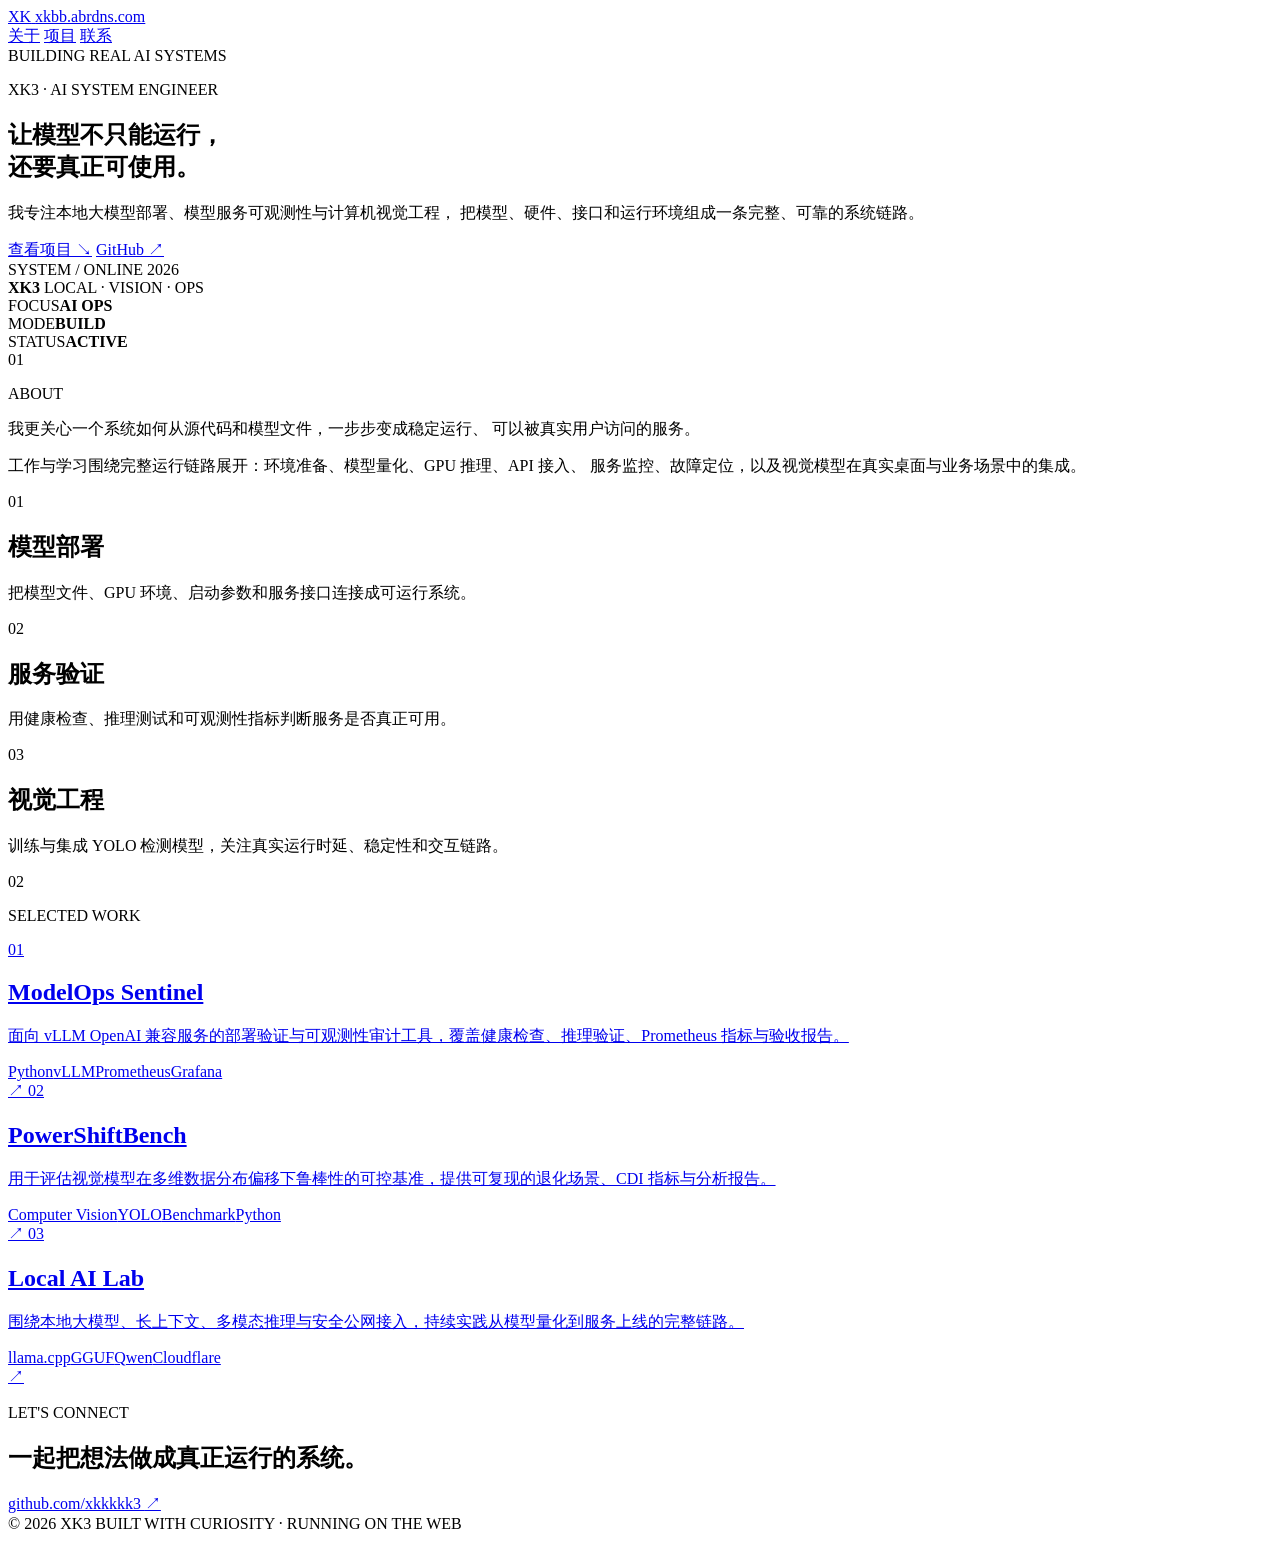
==== index.html @ 14c7f9f5 "Publish XK3 personal homepage" ====
<!doctype html>
<html lang="zh-CN">
  <head>
    <meta charset="UTF-8" />
    <meta name="viewport" content="width=device-width, initial-scale=1.0" />
    <meta name="description" content="XK3 的个人主页：本地大模型部署、模型服务可观测性与计算机视觉工程。" />
    <meta name="theme-color" content="#080c0d" />
    <title>XK3 — AI 系统工程师</title>
    <link rel="icon" href="favicon.svg" type="image/svg+xml" />
    <link rel="stylesheet" href="styles.css" />
  </head>
  <body>
    <main>
      <div class="ambient ambient-one" aria-hidden="true"></div>
      <div class="ambient ambient-two" aria-hidden="true"></div>

      <header class="site-header">
        <a class="brand" href="#top" aria-label="返回顶部">
          <span class="brand-mark">XK</span>
          <span class="brand-domain">xkbb.abrdns.com</span>
        </a>
        <nav aria-label="主导航">
          <a href="#about">关于</a>
          <a href="#projects">项目</a>
          <a href="#contact">联系</a>
        </nav>
      </header>

      <section class="hero" id="top">
        <div class="hero-copy">
          <div class="status-line">
            <span class="status-dot"></span>
            <span>BUILDING REAL AI SYSTEMS</span>
          </div>
          <p class="eyebrow">XK3 · AI SYSTEM ENGINEER</p>
          <h1>
            让模型不只<span>能运行</span>，
            <br />
            还要真正<span>可使用</span>。
          </h1>
          <p class="hero-intro">
            我专注本地大模型部署、模型服务可观测性与计算机视觉工程，
            把模型、硬件、接口和运行环境组成一条完整、可靠的系统链路。
          </p>
          <div class="hero-actions">
            <a class="primary-action" href="#projects">查看项目 <span aria-hidden="true">↘</span></a>
            <a class="text-action" href="https://github.com/xkkkkk3" target="_blank" rel="noreferrer">
              GitHub <span aria-hidden="true">↗</span>
            </a>
          </div>
        </div>

        <div class="hero-system" aria-label="技术方向概览">
          <div class="system-topline">
            <span>SYSTEM / ONLINE</span>
            <span>2026</span>
          </div>
          <div class="core-visual">
            <div class="core-ring ring-one"></div>
            <div class="core-ring ring-two"></div>
            <div class="core-ring ring-three"></div>
            <div class="core-label">
              <strong>XK3</strong>
              <span>LOCAL · VISION · OPS</span>
            </div>
          </div>
          <div class="system-stats">
            <div><span>FOCUS</span><strong>AI OPS</strong></div>
            <div><span>MODE</span><strong>BUILD</strong></div>
            <div><span>STATUS</span><strong>ACTIVE</strong></div>
          </div>
        </div>
      </section>

      <section class="section about" id="about">
        <div class="section-label"><span>01</span><p>ABOUT</p></div>
        <div class="about-content">
          <p class="about-lead">
            我更关心一个系统如何从<span>源代码和模型文件</span>，一步步变成稳定运行、
            可以被真实用户访问的服务。
          </p>
          <p class="about-detail">
            工作与学习围绕完整运行链路展开：环境准备、模型量化、GPU 推理、API 接入、
            服务监控、故障定位，以及视觉模型在真实桌面与业务场景中的集成。
          </p>
          <div class="capability-list">
            <article>
              <span>01</span>
              <div><h2>模型部署</h2><p>把模型文件、GPU 环境、启动参数和服务接口连接成可运行系统。</p></div>
            </article>
            <article>
              <span>02</span>
              <div><h2>服务验证</h2><p>用健康检查、推理测试和可观测性指标判断服务是否真正可用。</p></div>
            </article>
            <article>
              <span>03</span>
              <div><h2>视觉工程</h2><p>训练与集成 YOLO 检测模型，关注真实运行时延、稳定性和交互链路。</p></div>
            </article>
          </div>
        </div>
      </section>

      <section class="section projects" id="projects">
        <div class="section-label"><span>02</span><p>SELECTED WORK</p></div>
        <div class="project-list">
          <a class="project-card" href="https://github.com/xkkkkk3/modelops-sentinel" target="_blank" rel="noreferrer">
            <span class="project-index">01</span>
            <div class="project-main">
              <h2>ModelOps Sentinel</h2>
              <p>面向 vLLM OpenAI 兼容服务的部署验证与可观测性审计工具，覆盖健康检查、推理验证、Prometheus 指标与验收报告。</p>
              <div class="tag-row"><span>Python</span><span>vLLM</span><span>Prometheus</span><span>Grafana</span></div>
            </div>
            <span class="project-arrow" aria-hidden="true">↗</span>
          </a>
          <a class="project-card" href="https://github.com/xkkkkk3/power-shift-bench" target="_blank" rel="noreferrer">
            <span class="project-index">02</span>
            <div class="project-main">
              <h2>PowerShiftBench</h2>
              <p>用于评估视觉模型在多维数据分布偏移下鲁棒性的可控基准，提供可复现的退化场景、CDI 指标与分析报告。</p>
              <div class="tag-row"><span>Computer Vision</span><span>YOLO</span><span>Benchmark</span><span>Python</span></div>
            </div>
            <span class="project-arrow" aria-hidden="true">↗</span>
          </a>
          <a class="project-card" href="https://github.com/xkkkkk3" target="_blank" rel="noreferrer">
            <span class="project-index">03</span>
            <div class="project-main">
              <h2>Local AI Lab</h2>
              <p>围绕本地大模型、长上下文、多模态推理与安全公网接入，持续实践从模型量化到服务上线的完整链路。</p>
              <div class="tag-row"><span>llama.cpp</span><span>GGUF</span><span>Qwen</span><span>Cloudflare</span></div>
            </div>
            <span class="project-arrow" aria-hidden="true">↗</span>
          </a>
        </div>
      </section>

      <section class="contact" id="contact">
        <div>
          <p class="eyebrow">LET'S CONNECT</p>
          <h2>一起把想法做成真正运行的系统。</h2>
        </div>
        <div class="contact-links">
          <a href="https://github.com/xkkkkk3" target="_blank" rel="noreferrer">
            github.com/xkkkkk3 <span aria-hidden="true">↗</span>
          </a>
        </div>
      </section>

      <footer>
        <span>© 2026 XK3</span>
        <span>BUILT WITH CURIOSITY · RUNNING ON THE WEB</span>
      </footer>
    </main>
  </body>
</html>
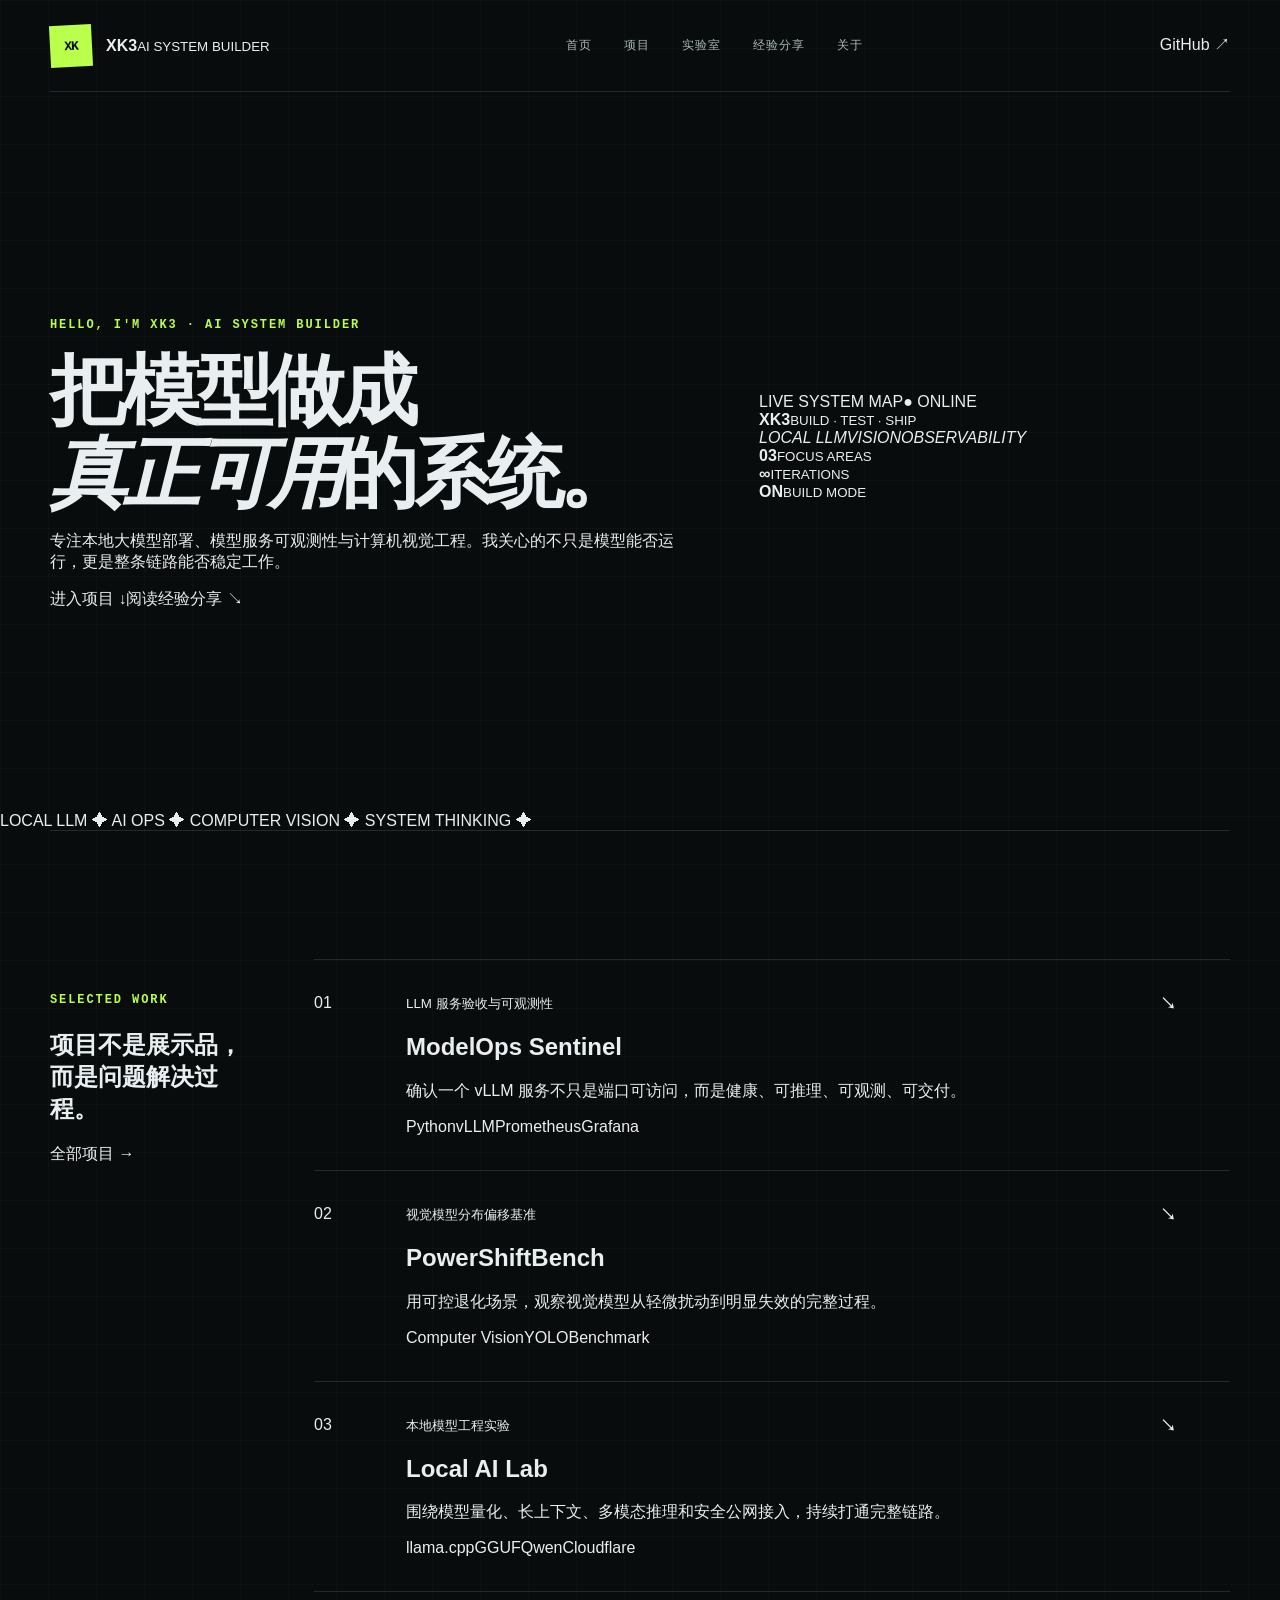
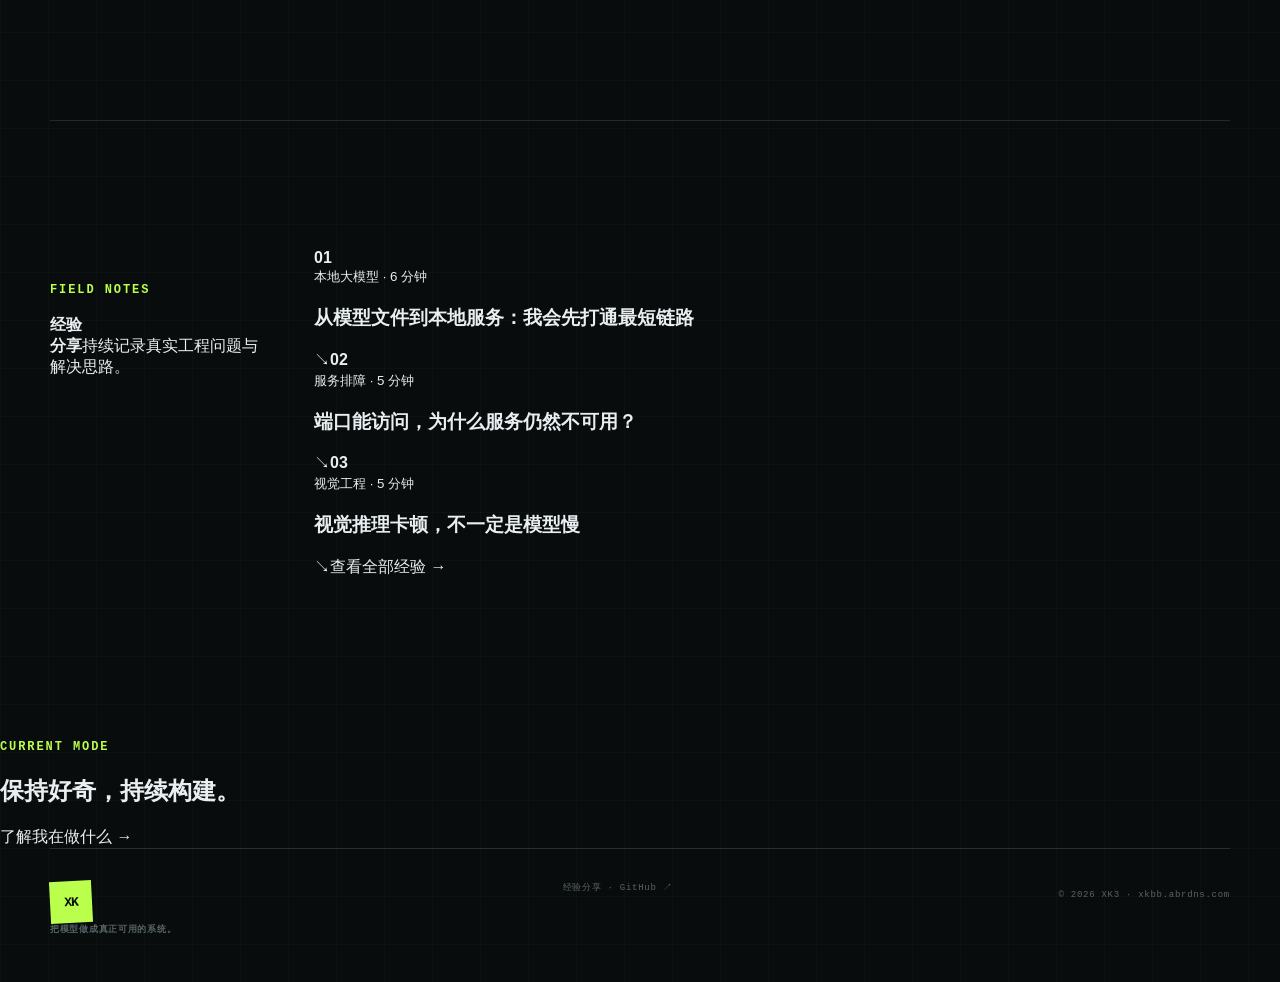
==== commit 419a46f8: "Redesign homepage with bright multi-page navigation" ====
--- a/index.html
+++ b/index.html
@@ -1,154 +1,6 @@
-<!doctype html>
-<html lang="zh-CN">
-  <head>
-    <meta charset="UTF-8" />
-    <meta name="viewport" content="width=device-width, initial-scale=1.0" />
-    <meta name="description" content="XK3 的个人主页：本地大模型部署、模型服务可观测性与计算机视觉工程。" />
-    <meta name="theme-color" content="#080c0d" />
-    <title>XK3 — AI 系统工程师</title>
-    <link rel="icon" href="favicon.svg" type="image/svg+xml" />
-    <link rel="stylesheet" href="styles.css" />
-  </head>
-  <body>
-    <main>
-      <div class="ambient ambient-one" aria-hidden="true"></div>
-      <div class="ambient ambient-two" aria-hidden="true"></div>
-
-      <header class="site-header">
-        <a class="brand" href="#top" aria-label="返回顶部">
-          <span class="brand-mark">XK</span>
-          <span class="brand-domain">xkbb.abrdns.com</span>
-        </a>
-        <nav aria-label="主导航">
-          <a href="#about">关于</a>
-          <a href="#projects">项目</a>
-          <a href="#contact">联系</a>
-        </nav>
-      </header>
-
-      <section class="hero" id="top">
-        <div class="hero-copy">
-          <div class="status-line">
-            <span class="status-dot"></span>
-            <span>BUILDING REAL AI SYSTEMS</span>
-          </div>
-          <p class="eyebrow">XK3 · AI SYSTEM ENGINEER</p>
-          <h1>
-            让模型不只<span>能运行</span>，
-            <br />
-            还要真正<span>可使用</span>。
-          </h1>
-          <p class="hero-intro">
-            我专注本地大模型部署、模型服务可观测性与计算机视觉工程，
-            把模型、硬件、接口和运行环境组成一条完整、可靠的系统链路。
-          </p>
-          <div class="hero-actions">
-            <a class="primary-action" href="#projects">查看项目 <span aria-hidden="true">↘</span></a>
-            <a class="text-action" href="https://github.com/xkkkkk3" target="_blank" rel="noreferrer">
-              GitHub <span aria-hidden="true">↗</span>
-            </a>
-          </div>
-        </div>
-
-        <div class="hero-system" aria-label="技术方向概览">
-          <div class="system-topline">
-            <span>SYSTEM / ONLINE</span>
-            <span>2026</span>
-          </div>
-          <div class="core-visual">
-            <div class="core-ring ring-one"></div>
-            <div class="core-ring ring-two"></div>
-            <div class="core-ring ring-three"></div>
-            <div class="core-label">
-              <strong>XK3</strong>
-              <span>LOCAL · VISION · OPS</span>
-            </div>
-          </div>
-          <div class="system-stats">
-            <div><span>FOCUS</span><strong>AI OPS</strong></div>
-            <div><span>MODE</span><strong>BUILD</strong></div>
-            <div><span>STATUS</span><strong>ACTIVE</strong></div>
-          </div>
-        </div>
-      </section>
-
-      <section class="section about" id="about">
-        <div class="section-label"><span>01</span><p>ABOUT</p></div>
-        <div class="about-content">
-          <p class="about-lead">
-            我更关心一个系统如何从<span>源代码和模型文件</span>，一步步变成稳定运行、
-            可以被真实用户访问的服务。
-          </p>
-          <p class="about-detail">
-            工作与学习围绕完整运行链路展开：环境准备、模型量化、GPU 推理、API 接入、
-            服务监控、故障定位，以及视觉模型在真实桌面与业务场景中的集成。
-          </p>
-          <div class="capability-list">
-            <article>
-              <span>01</span>
-              <div><h2>模型部署</h2><p>把模型文件、GPU 环境、启动参数和服务接口连接成可运行系统。</p></div>
-            </article>
-            <article>
-              <span>02</span>
-              <div><h2>服务验证</h2><p>用健康检查、推理测试和可观测性指标判断服务是否真正可用。</p></div>
-            </article>
-            <article>
-              <span>03</span>
-              <div><h2>视觉工程</h2><p>训练与集成 YOLO 检测模型，关注真实运行时延、稳定性和交互链路。</p></div>
-            </article>
-          </div>
-        </div>
-      </section>
-
-      <section class="section projects" id="projects">
-        <div class="section-label"><span>02</span><p>SELECTED WORK</p></div>
-        <div class="project-list">
-          <a class="project-card" href="https://github.com/xkkkkk3/modelops-sentinel" target="_blank" rel="noreferrer">
-            <span class="project-index">01</span>
-            <div class="project-main">
-              <h2>ModelOps Sentinel</h2>
-              <p>面向 vLLM OpenAI 兼容服务的部署验证与可观测性审计工具，覆盖健康检查、推理验证、Prometheus 指标与验收报告。</p>
-              <div class="tag-row"><span>Python</span><span>vLLM</span><span>Prometheus</span><span>Grafana</span></div>
-            </div>
-            <span class="project-arrow" aria-hidden="true">↗</span>
-          </a>
-          <a class="project-card" href="https://github.com/xkkkkk3/power-shift-bench" target="_blank" rel="noreferrer">
-            <span class="project-index">02</span>
-            <div class="project-main">
-              <h2>PowerShiftBench</h2>
-              <p>用于评估视觉模型在多维数据分布偏移下鲁棒性的可控基准，提供可复现的退化场景、CDI 指标与分析报告。</p>
-              <div class="tag-row"><span>Computer Vision</span><span>YOLO</span><span>Benchmark</span><span>Python</span></div>
-            </div>
-            <span class="project-arrow" aria-hidden="true">↗</span>
-          </a>
-          <a class="project-card" href="https://github.com/xkkkkk3" target="_blank" rel="noreferrer">
-            <span class="project-index">03</span>
-            <div class="project-main">
-              <h2>Local AI Lab</h2>
-              <p>围绕本地大模型、长上下文、多模态推理与安全公网接入，持续实践从模型量化到服务上线的完整链路。</p>
-              <div class="tag-row"><span>llama.cpp</span><span>GGUF</span><span>Qwen</span><span>Cloudflare</span></div>
-            </div>
-            <span class="project-arrow" aria-hidden="true">↗</span>
-          </a>
-        </div>
-      </section>
-
-      <section class="contact" id="contact">
-        <div>
-          <p class="eyebrow">LET'S CONNECT</p>
-          <h2>一起把想法做成真正运行的系统。</h2>
-        </div>
-        <div class="contact-links">
-          <a href="https://github.com/xkkkkk3" target="_blank" rel="noreferrer">
-            github.com/xkkkkk3 <span aria-hidden="true">↗</span>
-          </a>
-        </div>
-      </section>
-
-      <footer>
-        <span>© 2026 XK3</span>
-        <span>BUILT WITH CURIOSITY · RUNNING ON THE WEB</span>
-      </footer>
-    </main>
-  </body>
-</html>
+<!doctype html><html lang="zh-CN"><head><meta charset="UTF-8"><meta name="viewport" content="width=device-width,initial-scale=1"><meta name="description" content="XK3 的个人主页：本地大模型、模型服务可观测性、计算机视觉与工程经验分享。"><meta name="theme-color" content="#f7f7ef"><title>把模型做成真正可用的系统 · XK3</title><link rel="icon" href="favicon.svg"><link rel="stylesheet" href="styles.css"></head><body><main><div class="blob one"></div><div class="blob two"></div><header class="site-header"><a class="brand" href="index.html"><span class="brand-mark">XK</span><span><b>XK3</b><small>AI SYSTEM BUILDER</small></span></a><nav><a href="index.html">首页</a><a href="projects.html">项目</a><a href="lab.html">实验室</a><a href="experience.html">经验分享</a><a href="about.html">关于</a></nav><a class="github" href="https://github.com/xkkkkk3" target="_blank" rel="noreferrer">GitHub ↗</a></header>
+<section class="hero"><div><p class="eyebrow">HELLO, I'M XK3 · AI SYSTEM BUILDER</p><h1>把模型做成<br><em>真正可用</em>的系统。</h1><p class="lead">专注本地大模型部署、模型服务可观测性与计算机视觉工程。我关心的不只是模型能否运行，更是整条链路能否稳定工作。</p><div class="actions"><a class="button primary" href="projects.html">进入项目 ↓</a><a class="button secondary" href="experience.html">阅读经验分享 ↘</a></div></div><div class="system-board"><div class="board-top"><span>LIVE SYSTEM MAP</span><span>● ONLINE</span></div><div class="orbit"><div class="circle a"></div><div class="circle b"></div><div class="core"><strong>XK3</strong><small>BUILD · TEST · SHIP</small></div><i class="lab la">LOCAL LLM</i><i class="lab lb">VISION</i><i class="lab lc">OBSERVABILITY</i></div><div class="stats"><div><b>03</b><small>FOCUS AREAS</small></div><div><b>∞</b><small>ITERATIONS</small></div><div><b>ON</b><small>BUILD MODE</small></div></div></div></section>
+<section class="ticker">LOCAL LLM <span>✦</span> AI OPS <span>✦</span> COMPUTER VISION <span>✦</span> SYSTEM THINKING <span>✦</span></section>
+<section class="section"><div class="section-head"><div><p class="eyebrow">SELECTED WORK</p><h2>项目不是展示品，<br>而是问题解决过程。</h2></div><a href="projects.html">全部项目 →</a></div><div class="grid projects"><a class="project-card orange" href="project-modelops.html"><span class="number">01</span><div class="project-copy"><small>LLM 服务验收与可观测性</small><h2>ModelOps Sentinel</h2><p>确认一个 vLLM 服务不只是端口可访问，而是健康、可推理、可观测、可交付。</p><div class="tags"><span>Python</span><span>vLLM</span><span>Prometheus</span><span>Grafana</span></div></div><b class="arrow">↘</b></a><a class="project-card cyan" href="project-powershift.html"><span class="number">02</span><div class="project-copy"><small>视觉模型分布偏移基准</small><h2>PowerShiftBench</h2><p>用可控退化场景，观察视觉模型从轻微扰动到明显失效的完整过程。</p><div class="tags"><span>Computer Vision</span><span>YOLO</span><span>Benchmark</span></div></div><b class="arrow">↘</b></a><a class="project-card purple" href="project-local-ai.html"><span class="number">03</span><div class="project-copy"><small>本地模型工程实验</small><h2>Local AI Lab</h2><p>围绕模型量化、长上下文、多模态推理和安全公网接入，持续打通完整链路。</p><div class="tags"><span>llama.cpp</span><span>GGUF</span><span>Qwen</span><span>Cloudflare</span></div></div><b class="arrow">↘</b></a></div></section>
+<section class="section notes-preview"><div class="poster"><p class="eyebrow">FIELD NOTES</p><strong>经验<br>分享</strong><span>持续记录真实工程问题与解决思路。</span></div><div class="note-list"><a href="experience-local-llm.html"><b>01</b><div><small>本地大模型 · 6 分钟</small><h3>从模型文件到本地服务：我会先打通最短链路</h3></div><span>↘</span></a><a href="experience-service.html"><b>02</b><div><small>服务排障 · 5 分钟</small><h3>端口能访问，为什么服务仍然不可用？</h3></div><span>↘</span></a><a href="experience-vision.html"><b>03</b><div><small>视觉工程 · 5 分钟</small><h3>视觉推理卡顿，不一定是模型慢</h3></div><span>↘</span></a><a class="more" href="experience.html">查看全部经验 →</a></div></section>
+<section class="cta"><p class="eyebrow">CURRENT MODE</p><h2>保持好奇，持续构建。</h2><a href="about.html">了解我在做什么 →</a></section><footer><div><span class="brand-mark small">XK</span><b>把模型做成真正可用的系统。</b></div><div><a href="experience.html">经验分享</a> · <a href="https://github.com/xkkkkk3" target="_blank" rel="noreferrer">GitHub ↗</a></div><p>© 2026 XK3 · xkbb.abrdns.com</p></footer></main></body></html>
--- a/styles.css
+++ b/styles.css
@@ -0,0 +1,344 @@
+:root {
+  --ink: #e9eef0;
+  --muted: #8b9699;
+  --line: rgba(226, 239, 240, 0.13);
+  --panel: rgba(17, 23, 24, 0.72);
+  --acid: #b9ff4b;
+  --cyan: #70f6df;
+  --background: #080c0d;
+  --foreground: #e9eef0;
+}
+
+* { box-sizing: border-box; }
+html { scroll-behavior: smooth; }
+
+body {
+  margin: 0;
+  background:
+    linear-gradient(rgba(255, 255, 255, 0.018) 1px, transparent 1px),
+    linear-gradient(90deg, rgba(255, 255, 255, 0.018) 1px, transparent 1px),
+    var(--background);
+  background-size: 48px 48px;
+  color: var(--foreground);
+  font-family: Inter, "SF Pro Display", "PingFang SC", "Microsoft YaHei", sans-serif;
+  min-width: 320px;
+}
+
+a { color: inherit; text-decoration: none; }
+::selection { background: var(--acid); color: #071008; }
+main { position: relative; overflow: hidden; }
+
+.ambient {
+  position: absolute;
+  pointer-events: none;
+  border-radius: 999px;
+  filter: blur(110px);
+  opacity: 0.14;
+}
+.ambient-one { width: 460px; height: 460px; right: -180px; top: 130px; background: var(--cyan); }
+.ambient-two { width: 400px; height: 400px; left: -250px; top: 980px; background: var(--acid); }
+
+.site-header, .hero, .section, .contact, footer {
+  width: min(1180px, calc(100% - 56px));
+  margin-inline: auto;
+}
+
+.site-header {
+  min-height: 92px;
+  display: flex;
+  align-items: center;
+  justify-content: space-between;
+  border-bottom: 1px solid var(--line);
+  position: relative;
+  z-index: 2;
+}
+
+.brand { display: inline-flex; align-items: center; gap: 14px; }
+.brand-mark {
+  display: grid;
+  place-items: center;
+  width: 42px;
+  height: 42px;
+  color: #091009;
+  background: var(--acid);
+  font: 800 13px/1 ui-monospace, monospace;
+  letter-spacing: -0.08em;
+  transform: rotate(-3deg);
+}
+
+.brand-domain, .site-header nav, .status-line, .system-topline,
+.system-stats, .section-label, footer {
+  font-family: ui-monospace, SFMono-Regular, Menlo, Consolas, monospace;
+  letter-spacing: 0.08em;
+}
+.brand-domain { font-size: 11px; color: var(--muted); }
+.site-header nav { display: flex; gap: 32px; font-size: 12px; color: #aeb8ba; }
+.site-header nav a { transition: color 180ms ease; }
+.site-header nav a:hover, .site-header nav a:focus-visible { color: var(--acid); }
+
+.hero {
+  min-height: 720px;
+  display: grid;
+  grid-template-columns: minmax(0, 1.15fr) minmax(360px, 0.85fr);
+  gap: 72px;
+  align-items: center;
+  padding: 86px 0 96px;
+}
+
+.status-line {
+  display: inline-flex;
+  align-items: center;
+  gap: 9px;
+  border: 1px solid var(--line);
+  padding: 8px 11px;
+  color: #a5b0b2;
+  font-size: 10px;
+}
+.status-dot {
+  width: 6px;
+  height: 6px;
+  border-radius: 50%;
+  background: var(--acid);
+  box-shadow: 0 0 13px var(--acid);
+  animation: pulse 2s ease-in-out infinite;
+}
+.eyebrow {
+  margin: 34px 0 16px;
+  color: var(--acid);
+  font: 700 12px/1.3 ui-monospace, SFMono-Regular, Menlo, monospace;
+  letter-spacing: 0.16em;
+}
+.hero h1 {
+  margin: 0;
+  font-size: clamp(48px, 6vw, 78px);
+  line-height: 1.08;
+  letter-spacing: -0.055em;
+  font-weight: 710;
+}
+.hero h1 span { color: transparent; -webkit-text-stroke: 1px rgba(185, 255, 75, 0.9); }
+.hero-intro {
+  max-width: 660px;
+  margin: 30px 0 0;
+  color: #9ba6a8;
+  font-size: 17px;
+  line-height: 1.9;
+}
+.hero-actions { display: flex; align-items: center; gap: 28px; margin-top: 38px; }
+.primary-action {
+  display: inline-flex;
+  align-items: center;
+  justify-content: space-between;
+  min-width: 174px;
+  padding: 15px 17px;
+  background: var(--acid);
+  color: #080d08;
+  font-weight: 750;
+  font-size: 14px;
+  transition: transform 180ms ease, box-shadow 180ms ease;
+}
+.primary-action:hover, .primary-action:focus-visible {
+  transform: translateY(-3px);
+  box-shadow: 0 12px 38px rgba(185, 255, 75, 0.16);
+}
+.text-action { color: #c8d0d2; font-size: 14px; border-bottom: 1px solid #5a6264; padding-bottom: 3px; }
+
+.hero-system {
+  position: relative;
+  padding: 20px;
+  border: 1px solid var(--line);
+  background: linear-gradient(145deg, rgba(25, 32, 33, 0.83), rgba(10, 15, 16, 0.68));
+  box-shadow: 0 30px 100px rgba(0, 0, 0, 0.28);
+}
+.hero-system::before, .hero-system::after {
+  content: "";
+  position: absolute;
+  width: 12px;
+  height: 12px;
+  border-color: var(--acid);
+}
+.hero-system::before { top: -1px; left: -1px; border-top: 1px solid; border-left: 1px solid; }
+.hero-system::after { bottom: -1px; right: -1px; border-bottom: 1px solid; border-right: 1px solid; }
+.system-topline { display: flex; justify-content: space-between; color: #7e898b; font-size: 9px; }
+.core-visual {
+  position: relative;
+  min-height: 350px;
+  display: grid;
+  place-items: center;
+  overflow: hidden;
+}
+.core-visual::before, .core-visual::after { content: ""; position: absolute; background: var(--line); }
+.core-visual::before { width: 100%; height: 1px; }
+.core-visual::after { width: 1px; height: 100%; }
+.core-ring { position: absolute; border-radius: 50%; border: 1px solid rgba(185, 255, 75, 0.25); }
+.ring-one { width: 264px; height: 264px; border-style: dashed; animation: spin 28s linear infinite; }
+.ring-two {
+  width: 205px;
+  height: 205px;
+  border-color: rgba(112, 246, 223, 0.25);
+  box-shadow: inset 0 0 38px rgba(112, 246, 223, 0.035);
+}
+.ring-three {
+  width: 145px;
+  height: 145px;
+  background: radial-gradient(circle, rgba(185, 255, 75, 0.10), transparent 67%);
+  border-color: rgba(185, 255, 75, 0.38);
+}
+.core-label { z-index: 1; text-align: center; display: grid; gap: 8px; }
+.core-label strong { font: 800 46px/1 ui-monospace, monospace; letter-spacing: -0.1em; }
+.core-label span { color: var(--acid); font: 9px/1.3 ui-monospace, monospace; letter-spacing: 0.12em; }
+.system-stats { display: grid; grid-template-columns: repeat(3, 1fr); border-top: 1px solid var(--line); }
+.system-stats > div { display: grid; gap: 8px; padding: 17px 8px 2px; }
+.system-stats > div + div { border-left: 1px solid var(--line); padding-left: 17px; }
+.system-stats span { color: #697477; font-size: 8px; }
+.system-stats strong { color: #bdc7c9; font-size: 11px; font-weight: 600; }
+
+.section {
+  display: grid;
+  grid-template-columns: 210px minmax(0, 1fr);
+  gap: 54px;
+  padding: 128px 0;
+  border-top: 1px solid var(--line);
+}
+.section-label { display: flex; gap: 14px; align-items: flex-start; font-size: 10px; }
+.section-label span { color: var(--acid); }
+.section-label p { margin: 0; color: #758083; }
+.about-lead {
+  max-width: 800px;
+  margin: 0;
+  font-size: clamp(28px, 4vw, 48px);
+  line-height: 1.42;
+  letter-spacing: -0.035em;
+}
+.about-lead span { color: var(--acid); }
+.about-detail {
+  max-width: 730px;
+  color: #8f9a9c;
+  font-size: 16px;
+  line-height: 1.9;
+  margin: 34px 0 64px;
+}
+.capability-list { display: grid; grid-template-columns: repeat(3, 1fr); border-top: 1px solid var(--line); }
+.capability-list article { padding: 28px 24px 0 0; }
+.capability-list article + article { border-left: 1px solid var(--line); padding-left: 24px; }
+.capability-list article > span { color: #556063; font: 10px/1 ui-monospace, monospace; }
+.capability-list h2 { margin: 25px 0 12px; font-size: 18px; }
+.capability-list p { margin: 0; color: #7e898c; font-size: 13px; line-height: 1.75; }
+
+.project-list { display: grid; }
+.project-card {
+  display: grid;
+  grid-template-columns: 70px minmax(0, 1fr) 46px;
+  gap: 22px;
+  align-items: start;
+  padding: 34px 24px 34px 0;
+  border-top: 1px solid var(--line);
+  transition: background 180ms ease, padding 180ms ease;
+}
+.project-card:last-child { border-bottom: 1px solid var(--line); }
+.project-card:hover, .project-card:focus-visible {
+  background: rgba(185, 255, 75, 0.035);
+  padding-left: 18px;
+}
+.project-index { color: var(--acid); font: 11px/1.3 ui-monospace, monospace; }
+.project-main h2 { margin: -4px 0 14px; font-size: clamp(24px, 3vw, 34px); letter-spacing: -0.035em; }
+.project-main > p { max-width: 710px; color: #8e999b; font-size: 14px; line-height: 1.8; margin: 0; }
+.tag-row { display: flex; flex-wrap: wrap; gap: 8px; margin-top: 22px; }
+.tag-row span {
+  border: 1px solid var(--line);
+  padding: 6px 9px;
+  color: #849092;
+  font: 9px/1 ui-monospace, monospace;
+  letter-spacing: 0.06em;
+}
+.project-arrow {
+  justify-self: end;
+  color: #667174;
+  font-size: 22px;
+  transition: color 180ms ease, transform 180ms ease;
+}
+.project-card:hover .project-arrow { color: var(--acid); transform: translate(3px, -3px); }
+
+.contact {
+  display: grid;
+  grid-template-columns: minmax(0, 1.2fr) minmax(280px, 0.8fr);
+  gap: 70px;
+  align-items: end;
+  padding: 120px 0;
+  border-top: 1px solid var(--line);
+}
+.contact .eyebrow { margin-top: 0; }
+.contact h2 {
+  max-width: 690px;
+  margin: 0;
+  font-size: clamp(34px, 5vw, 60px);
+  line-height: 1.2;
+  letter-spacing: -0.05em;
+}
+.contact-links { display: grid; }
+.contact-links a {
+  display: flex;
+  justify-content: space-between;
+  gap: 18px;
+  padding: 19px 0;
+  border-top: 1px solid var(--line);
+  color: #aeb8ba;
+  font-size: 13px;
+  transition: color 180ms ease;
+}
+.contact-links a:last-child { border-bottom: 1px solid var(--line); }
+.contact-links a:hover, .contact-links a:focus-visible { color: var(--acid); }
+
+footer {
+  display: flex;
+  justify-content: space-between;
+  gap: 20px;
+  padding: 32px 0 46px;
+  border-top: 1px solid var(--line);
+  color: #586366;
+  font-size: 9px;
+}
+
+@keyframes spin { to { transform: rotate(360deg); } }
+@keyframes pulse { 50% { opacity: 0.4; } }
+
+@media (max-width: 900px) {
+  .hero { grid-template-columns: 1fr; gap: 70px; }
+  .hero-system { max-width: 600px; }
+  .section { grid-template-columns: 1fr; gap: 46px; }
+  .capability-list { grid-template-columns: 1fr; }
+  .capability-list article { padding: 24px 0; }
+  .capability-list article + article { border-left: 0; border-top: 1px solid var(--line); padding-left: 0; }
+  .contact { grid-template-columns: 1fr; align-items: start; }
+}
+
+@media (max-width: 620px) {
+  .site-header, .hero, .section, .contact, footer { width: min(100% - 32px, 1180px); }
+  .site-header { min-height: 76px; }
+  .brand-domain { display: none; }
+  .site-header nav { gap: 18px; font-size: 10px; }
+  .hero { min-height: 0; padding: 68px 0 80px; }
+  .hero-intro { font-size: 15px; }
+  .hero-actions { align-items: stretch; flex-direction: column; }
+  .primary-action { width: 100%; }
+  .text-action { width: max-content; }
+  .core-visual { min-height: 290px; }
+  .ring-one { width: 220px; height: 220px; }
+  .ring-two { width: 170px; height: 170px; }
+  .ring-three { width: 120px; height: 120px; }
+  .section { padding: 86px 0; }
+  .project-card { grid-template-columns: 38px minmax(0, 1fr) 22px; gap: 10px; padding-right: 0; }
+  .project-card:hover, .project-card:focus-visible { padding-left: 8px; }
+  .tag-row { gap: 6px; }
+  .contact { padding: 86px 0; }
+  .contact-links a { font-size: 11px; }
+  footer { flex-direction: column; line-height: 1.6; }
+}
+
+@media (prefers-reduced-motion: reduce) {
+  html { scroll-behavior: auto; }
+  *, *::before, *::after {
+    animation-duration: 0.01ms !important;
+    animation-iteration-count: 1 !important;
+    transition-duration: 0.01ms !important;
+  }
+}
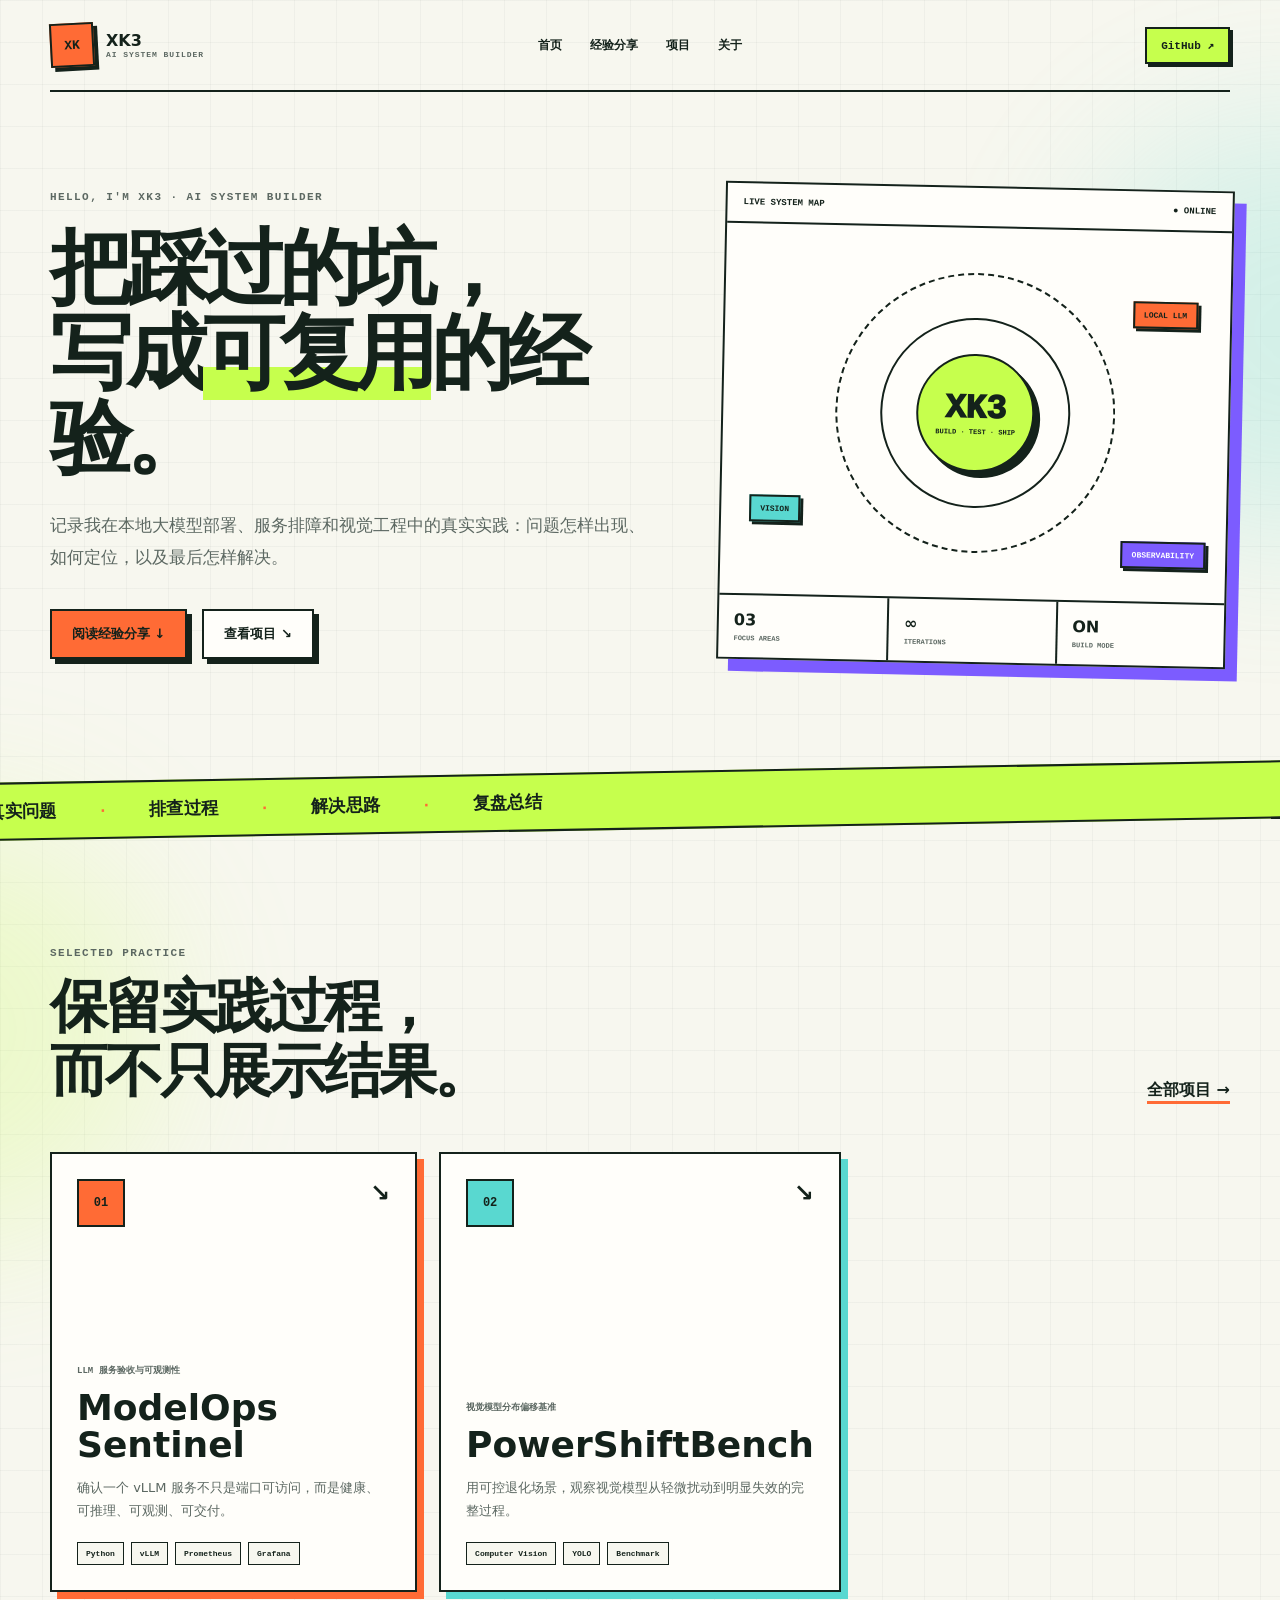
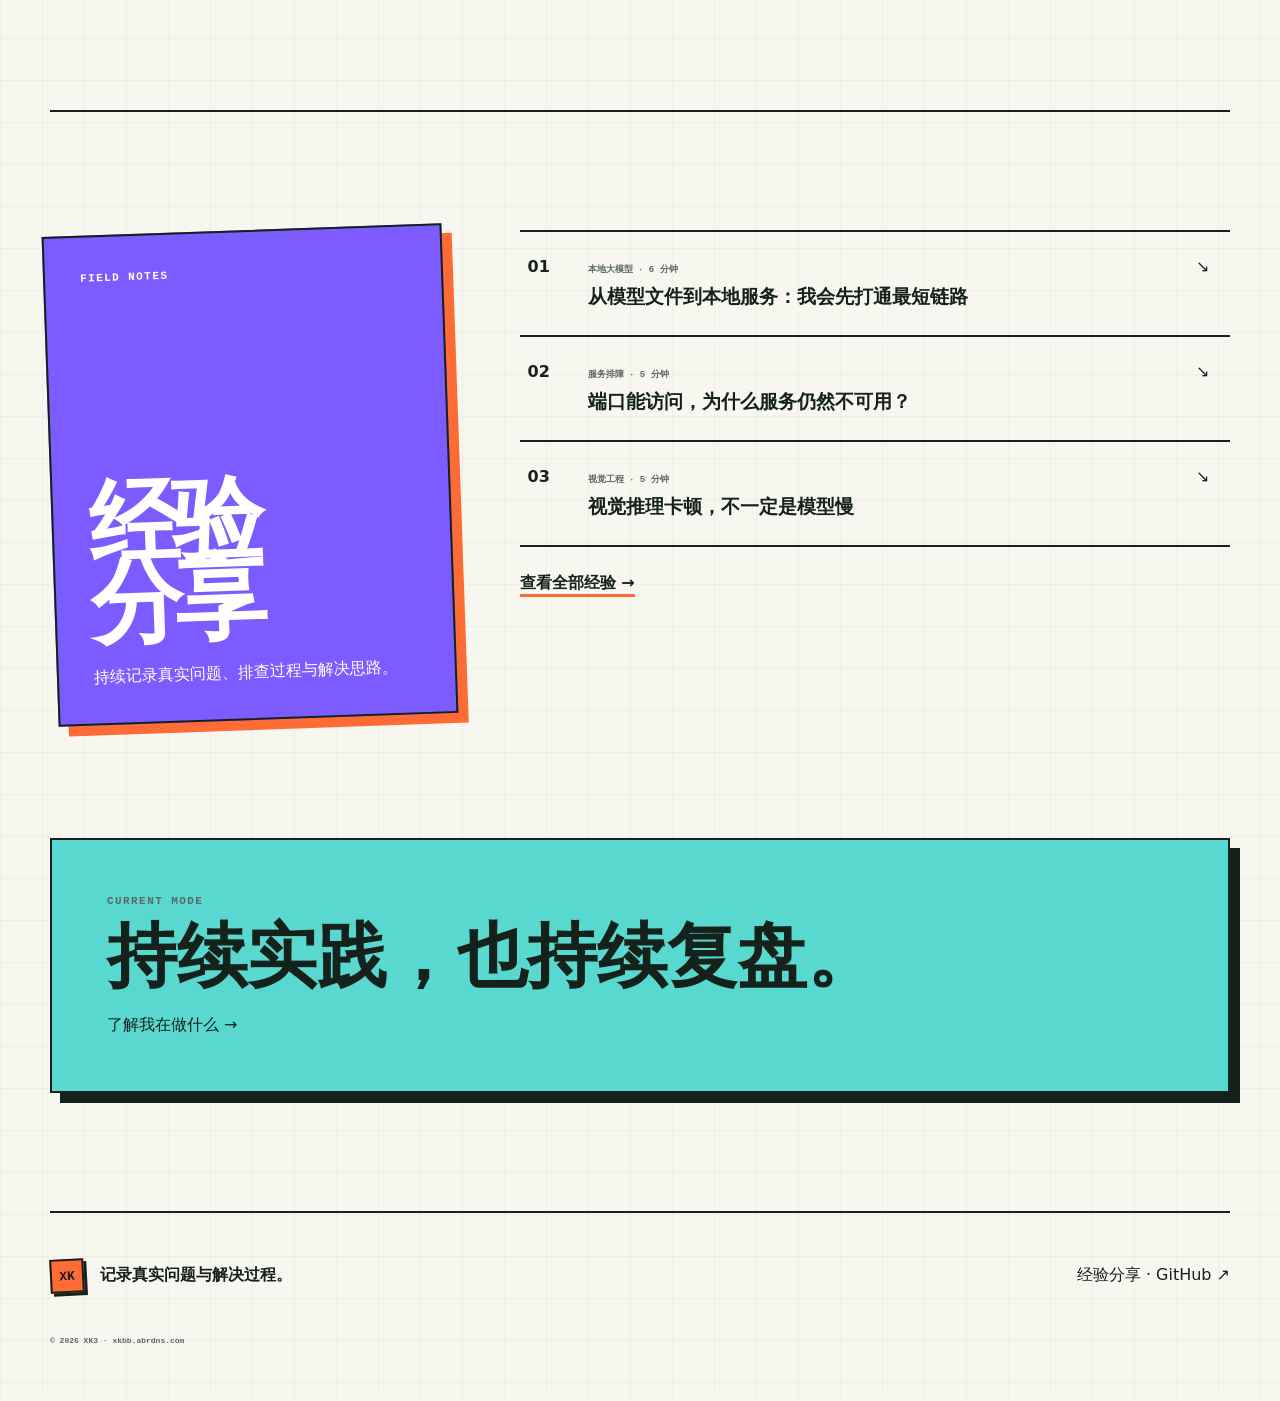
==== commit c906ad41: "Focus personal site on experience sharing" ====
--- a/index.html
+++ b/index.html
@@ -1,6 +1,6 @@
-<!doctype html><html lang="zh-CN"><head><meta charset="UTF-8"><meta name="viewport" content="width=device-width,initial-scale=1"><meta name="description" content="XK3 的个人主页：本地大模型、模型服务可观测性、计算机视觉与工程经验分享。"><meta name="theme-color" content="#f7f7ef"><title>把模型做成真正可用的系统 · XK3</title><link rel="icon" href="favicon.svg"><link rel="stylesheet" href="styles.css"></head><body><main><div class="blob one"></div><div class="blob two"></div><header class="site-header"><a class="brand" href="index.html"><span class="brand-mark">XK</span><span><b>XK3</b><small>AI SYSTEM BUILDER</small></span></a><nav><a href="index.html">首页</a><a href="projects.html">项目</a><a href="lab.html">实验室</a><a href="experience.html">经验分享</a><a href="about.html">关于</a></nav><a class="github" href="https://github.com/xkkkkk3" target="_blank" rel="noreferrer">GitHub ↗</a></header>
-<section class="hero"><div><p class="eyebrow">HELLO, I'M XK3 · AI SYSTEM BUILDER</p><h1>把模型做成<br><em>真正可用</em>的系统。</h1><p class="lead">专注本地大模型部署、模型服务可观测性与计算机视觉工程。我关心的不只是模型能否运行，更是整条链路能否稳定工作。</p><div class="actions"><a class="button primary" href="projects.html">进入项目 ↓</a><a class="button secondary" href="experience.html">阅读经验分享 ↘</a></div></div><div class="system-board"><div class="board-top"><span>LIVE SYSTEM MAP</span><span>● ONLINE</span></div><div class="orbit"><div class="circle a"></div><div class="circle b"></div><div class="core"><strong>XK3</strong><small>BUILD · TEST · SHIP</small></div><i class="lab la">LOCAL LLM</i><i class="lab lb">VISION</i><i class="lab lc">OBSERVABILITY</i></div><div class="stats"><div><b>03</b><small>FOCUS AREAS</small></div><div><b>∞</b><small>ITERATIONS</small></div><div><b>ON</b><small>BUILD MODE</small></div></div></div></section>
-<section class="ticker">LOCAL LLM <span>✦</span> AI OPS <span>✦</span> COMPUTER VISION <span>✦</span> SYSTEM THINKING <span>✦</span></section>
-<section class="section"><div class="section-head"><div><p class="eyebrow">SELECTED WORK</p><h2>项目不是展示品，<br>而是问题解决过程。</h2></div><a href="projects.html">全部项目 →</a></div><div class="grid projects"><a class="project-card orange" href="project-modelops.html"><span class="number">01</span><div class="project-copy"><small>LLM 服务验收与可观测性</small><h2>ModelOps Sentinel</h2><p>确认一个 vLLM 服务不只是端口可访问，而是健康、可推理、可观测、可交付。</p><div class="tags"><span>Python</span><span>vLLM</span><span>Prometheus</span><span>Grafana</span></div></div><b class="arrow">↘</b></a><a class="project-card cyan" href="project-powershift.html"><span class="number">02</span><div class="project-copy"><small>视觉模型分布偏移基准</small><h2>PowerShiftBench</h2><p>用可控退化场景，观察视觉模型从轻微扰动到明显失效的完整过程。</p><div class="tags"><span>Computer Vision</span><span>YOLO</span><span>Benchmark</span></div></div><b class="arrow">↘</b></a><a class="project-card purple" href="project-local-ai.html"><span class="number">03</span><div class="project-copy"><small>本地模型工程实验</small><h2>Local AI Lab</h2><p>围绕模型量化、长上下文、多模态推理和安全公网接入，持续打通完整链路。</p><div class="tags"><span>llama.cpp</span><span>GGUF</span><span>Qwen</span><span>Cloudflare</span></div></div><b class="arrow">↘</b></a></div></section>
-<section class="section notes-preview"><div class="poster"><p class="eyebrow">FIELD NOTES</p><strong>经验<br>分享</strong><span>持续记录真实工程问题与解决思路。</span></div><div class="note-list"><a href="experience-local-llm.html"><b>01</b><div><small>本地大模型 · 6 分钟</small><h3>从模型文件到本地服务：我会先打通最短链路</h3></div><span>↘</span></a><a href="experience-service.html"><b>02</b><div><small>服务排障 · 5 分钟</small><h3>端口能访问，为什么服务仍然不可用？</h3></div><span>↘</span></a><a href="experience-vision.html"><b>03</b><div><small>视觉工程 · 5 分钟</small><h3>视觉推理卡顿，不一定是模型慢</h3></div><span>↘</span></a><a class="more" href="experience.html">查看全部经验 →</a></div></section>
-<section class="cta"><p class="eyebrow">CURRENT MODE</p><h2>保持好奇，持续构建。</h2><a href="about.html">了解我在做什么 →</a></section><footer><div><span class="brand-mark small">XK</span><b>把模型做成真正可用的系统。</b></div><div><a href="experience.html">经验分享</a> · <a href="https://github.com/xkkkkk3" target="_blank" rel="noreferrer">GitHub ↗</a></div><p>© 2026 XK3 · xkbb.abrdns.com</p></footer></main></body></html>+<!doctype html><html lang="zh-CN"><head><meta charset="UTF-8"><meta name="viewport" content="width=device-width,initial-scale=1"><meta name="description" content="XK3 的个人主页：记录本地大模型、服务排障与视觉工程的真实经验。"><meta name="theme-color" content="#f4f2eb"><title>把模型做成真正可用的系统 · XK3</title><link rel="icon" href="favicon.svg"><link rel="stylesheet" href="styles.css"></head><body><main><div class="blob one"></div><div class="blob two"></div><header class="site-header"><a class="brand" href="index.html"><span class="brand-mark">XK</span><span><b>XK3</b><small>AI SYSTEM BUILDER</small></span></a><nav><a href="index.html">首页</a><a href="experience.html">经验分享</a><a href="projects.html">项目</a><a href="about.html">关于</a></nav><a class="github" href="https://github.com/xkkkkk3" target="_blank" rel="noreferrer">GitHub ↗</a></header>
+<section class="hero"><div><p class="eyebrow">HELLO, I'M XK3 · AI SYSTEM BUILDER</p><h1>把踩过的坑，<br>写成<em>可复用</em>的经验。</h1><p class="lead">记录我在本地大模型部署、服务排障和视觉工程中的真实实践：问题怎样出现、如何定位，以及最后怎样解决。</p><div class="actions"><a class="button primary" href="experience.html">阅读经验分享 ↓</a><a class="button secondary" href="projects.html">查看项目 ↘</a></div></div><div class="system-board"><div class="board-top"><span>LIVE SYSTEM MAP</span><span>● ONLINE</span></div><div class="orbit"><div class="circle a"></div><div class="circle b"></div><div class="core"><strong>XK3</strong><small>BUILD · TEST · SHIP</small></div><i class="lab la">LOCAL LLM</i><i class="lab lb">VISION</i><i class="lab lc">OBSERVABILITY</i></div><div class="stats"><div><b>03</b><small>FOCUS AREAS</small></div><div><b>∞</b><small>ITERATIONS</small></div><div><b>ON</b><small>BUILD MODE</small></div></div></div></section>
+<section class="ticker" aria-label="内容方向">真实问题 <span>·</span> 排查过程 <span>·</span> 解决思路 <span>·</span> 复盘总结</section>
+<section class="section"><div class="section-head"><div><p class="eyebrow">SELECTED PRACTICE</p><h2>保留实践过程，<br>而不只展示结果。</h2></div><a href="projects.html">全部项目 →</a></div><div class="grid projects"><a class="project-card orange" href="project-modelops.html"><span class="number">01</span><div class="project-copy"><small>LLM 服务验收与可观测性</small><h2>ModelOps Sentinel</h2><p>确认一个 vLLM 服务不只是端口可访问，而是健康、可推理、可观测、可交付。</p><div class="tags"><span>Python</span><span>vLLM</span><span>Prometheus</span><span>Grafana</span></div></div><b class="arrow">↘</b></a><a class="project-card cyan" href="project-powershift.html"><span class="number">02</span><div class="project-copy"><small>视觉模型分布偏移基准</small><h2>PowerShiftBench</h2><p>用可控退化场景，观察视觉模型从轻微扰动到明显失效的完整过程。</p><div class="tags"><span>Computer Vision</span><span>YOLO</span><span>Benchmark</span></div></div><b class="arrow">↘</b></a></div></section>
+<section class="section notes-preview"><div class="poster"><p class="eyebrow">FIELD NOTES</p><strong>经验<br>分享</strong><span>持续记录真实问题、排查过程与解决思路。</span></div><div class="note-list"><a href="experience-local-llm.html"><b>01</b><div><small>本地大模型 · 6 分钟</small><h3>从模型文件到本地服务：我会先打通最短链路</h3></div><span>↘</span></a><a href="experience-service.html"><b>02</b><div><small>服务排障 · 5 分钟</small><h3>端口能访问，为什么服务仍然不可用？</h3></div><span>↘</span></a><a href="experience-vision.html"><b>03</b><div><small>视觉工程 · 5 分钟</small><h3>视觉推理卡顿，不一定是模型慢</h3></div><span>↘</span></a><a class="more" href="experience.html">查看全部经验 →</a></div></section>
+<section class="cta"><p class="eyebrow">CURRENT MODE</p><h2>持续实践，也持续复盘。</h2><a href="about.html">了解我在做什么 →</a></section><footer><div><span class="brand-mark small">XK</span><b>记录真实问题与解决过程。</b></div><div><a href="experience.html">经验分享</a> · <a href="https://github.com/xkkkkk3" target="_blank" rel="noreferrer">GitHub ↗</a></div><p>© 2026 XK3 · xkbb.abrdns.com</p></footer></main></body></html>
--- a/styles.css
+++ b/styles.css
@@ -1,344 +1 @@
-:root {
-  --ink: #e9eef0;
-  --muted: #8b9699;
-  --line: rgba(226, 239, 240, 0.13);
-  --panel: rgba(17, 23, 24, 0.72);
-  --acid: #b9ff4b;
-  --cyan: #70f6df;
-  --background: #080c0d;
-  --foreground: #e9eef0;
-}
-
-* { box-sizing: border-box; }
-html { scroll-behavior: smooth; }
-
-body {
-  margin: 0;
-  background:
-    linear-gradient(rgba(255, 255, 255, 0.018) 1px, transparent 1px),
-    linear-gradient(90deg, rgba(255, 255, 255, 0.018) 1px, transparent 1px),
-    var(--background);
-  background-size: 48px 48px;
-  color: var(--foreground);
-  font-family: Inter, "SF Pro Display", "PingFang SC", "Microsoft YaHei", sans-serif;
-  min-width: 320px;
-}
-
-a { color: inherit; text-decoration: none; }
-::selection { background: var(--acid); color: #071008; }
-main { position: relative; overflow: hidden; }
-
-.ambient {
-  position: absolute;
-  pointer-events: none;
-  border-radius: 999px;
-  filter: blur(110px);
-  opacity: 0.14;
-}
-.ambient-one { width: 460px; height: 460px; right: -180px; top: 130px; background: var(--cyan); }
-.ambient-two { width: 400px; height: 400px; left: -250px; top: 980px; background: var(--acid); }
-
-.site-header, .hero, .section, .contact, footer {
-  width: min(1180px, calc(100% - 56px));
-  margin-inline: auto;
-}
-
-.site-header {
-  min-height: 92px;
-  display: flex;
-  align-items: center;
-  justify-content: space-between;
-  border-bottom: 1px solid var(--line);
-  position: relative;
-  z-index: 2;
-}
-
-.brand { display: inline-flex; align-items: center; gap: 14px; }
-.brand-mark {
-  display: grid;
-  place-items: center;
-  width: 42px;
-  height: 42px;
-  color: #091009;
-  background: var(--acid);
-  font: 800 13px/1 ui-monospace, monospace;
-  letter-spacing: -0.08em;
-  transform: rotate(-3deg);
-}
-
-.brand-domain, .site-header nav, .status-line, .system-topline,
-.system-stats, .section-label, footer {
-  font-family: ui-monospace, SFMono-Regular, Menlo, Consolas, monospace;
-  letter-spacing: 0.08em;
-}
-.brand-domain { font-size: 11px; color: var(--muted); }
-.site-header nav { display: flex; gap: 32px; font-size: 12px; color: #aeb8ba; }
-.site-header nav a { transition: color 180ms ease; }
-.site-header nav a:hover, .site-header nav a:focus-visible { color: var(--acid); }
-
-.hero {
-  min-height: 720px;
-  display: grid;
-  grid-template-columns: minmax(0, 1.15fr) minmax(360px, 0.85fr);
-  gap: 72px;
-  align-items: center;
-  padding: 86px 0 96px;
-}
-
-.status-line {
-  display: inline-flex;
-  align-items: center;
-  gap: 9px;
-  border: 1px solid var(--line);
-  padding: 8px 11px;
-  color: #a5b0b2;
-  font-size: 10px;
-}
-.status-dot {
-  width: 6px;
-  height: 6px;
-  border-radius: 50%;
-  background: var(--acid);
-  box-shadow: 0 0 13px var(--acid);
-  animation: pulse 2s ease-in-out infinite;
-}
-.eyebrow {
-  margin: 34px 0 16px;
-  color: var(--acid);
-  font: 700 12px/1.3 ui-monospace, SFMono-Regular, Menlo, monospace;
-  letter-spacing: 0.16em;
-}
-.hero h1 {
-  margin: 0;
-  font-size: clamp(48px, 6vw, 78px);
-  line-height: 1.08;
-  letter-spacing: -0.055em;
-  font-weight: 710;
-}
-.hero h1 span { color: transparent; -webkit-text-stroke: 1px rgba(185, 255, 75, 0.9); }
-.hero-intro {
-  max-width: 660px;
-  margin: 30px 0 0;
-  color: #9ba6a8;
-  font-size: 17px;
-  line-height: 1.9;
-}
-.hero-actions { display: flex; align-items: center; gap: 28px; margin-top: 38px; }
-.primary-action {
-  display: inline-flex;
-  align-items: center;
-  justify-content: space-between;
-  min-width: 174px;
-  padding: 15px 17px;
-  background: var(--acid);
-  color: #080d08;
-  font-weight: 750;
-  font-size: 14px;
-  transition: transform 180ms ease, box-shadow 180ms ease;
-}
-.primary-action:hover, .primary-action:focus-visible {
-  transform: translateY(-3px);
-  box-shadow: 0 12px 38px rgba(185, 255, 75, 0.16);
-}
-.text-action { color: #c8d0d2; font-size: 14px; border-bottom: 1px solid #5a6264; padding-bottom: 3px; }
-
-.hero-system {
-  position: relative;
-  padding: 20px;
-  border: 1px solid var(--line);
-  background: linear-gradient(145deg, rgba(25, 32, 33, 0.83), rgba(10, 15, 16, 0.68));
-  box-shadow: 0 30px 100px rgba(0, 0, 0, 0.28);
-}
-.hero-system::before, .hero-system::after {
-  content: "";
-  position: absolute;
-  width: 12px;
-  height: 12px;
-  border-color: var(--acid);
-}
-.hero-system::before { top: -1px; left: -1px; border-top: 1px solid; border-left: 1px solid; }
-.hero-system::after { bottom: -1px; right: -1px; border-bottom: 1px solid; border-right: 1px solid; }
-.system-topline { display: flex; justify-content: space-between; color: #7e898b; font-size: 9px; }
-.core-visual {
-  position: relative;
-  min-height: 350px;
-  display: grid;
-  place-items: center;
-  overflow: hidden;
-}
-.core-visual::before, .core-visual::after { content: ""; position: absolute; background: var(--line); }
-.core-visual::before { width: 100%; height: 1px; }
-.core-visual::after { width: 1px; height: 100%; }
-.core-ring { position: absolute; border-radius: 50%; border: 1px solid rgba(185, 255, 75, 0.25); }
-.ring-one { width: 264px; height: 264px; border-style: dashed; animation: spin 28s linear infinite; }
-.ring-two {
-  width: 205px;
-  height: 205px;
-  border-color: rgba(112, 246, 223, 0.25);
-  box-shadow: inset 0 0 38px rgba(112, 246, 223, 0.035);
-}
-.ring-three {
-  width: 145px;
-  height: 145px;
-  background: radial-gradient(circle, rgba(185, 255, 75, 0.10), transparent 67%);
-  border-color: rgba(185, 255, 75, 0.38);
-}
-.core-label { z-index: 1; text-align: center; display: grid; gap: 8px; }
-.core-label strong { font: 800 46px/1 ui-monospace, monospace; letter-spacing: -0.1em; }
-.core-label span { color: var(--acid); font: 9px/1.3 ui-monospace, monospace; letter-spacing: 0.12em; }
-.system-stats { display: grid; grid-template-columns: repeat(3, 1fr); border-top: 1px solid var(--line); }
-.system-stats > div { display: grid; gap: 8px; padding: 17px 8px 2px; }
-.system-stats > div + div { border-left: 1px solid var(--line); padding-left: 17px; }
-.system-stats span { color: #697477; font-size: 8px; }
-.system-stats strong { color: #bdc7c9; font-size: 11px; font-weight: 600; }
-
-.section {
-  display: grid;
-  grid-template-columns: 210px minmax(0, 1fr);
-  gap: 54px;
-  padding: 128px 0;
-  border-top: 1px solid var(--line);
-}
-.section-label { display: flex; gap: 14px; align-items: flex-start; font-size: 10px; }
-.section-label span { color: var(--acid); }
-.section-label p { margin: 0; color: #758083; }
-.about-lead {
-  max-width: 800px;
-  margin: 0;
-  font-size: clamp(28px, 4vw, 48px);
-  line-height: 1.42;
-  letter-spacing: -0.035em;
-}
-.about-lead span { color: var(--acid); }
-.about-detail {
-  max-width: 730px;
-  color: #8f9a9c;
-  font-size: 16px;
-  line-height: 1.9;
-  margin: 34px 0 64px;
-}
-.capability-list { display: grid; grid-template-columns: repeat(3, 1fr); border-top: 1px solid var(--line); }
-.capability-list article { padding: 28px 24px 0 0; }
-.capability-list article + article { border-left: 1px solid var(--line); padding-left: 24px; }
-.capability-list article > span { color: #556063; font: 10px/1 ui-monospace, monospace; }
-.capability-list h2 { margin: 25px 0 12px; font-size: 18px; }
-.capability-list p { margin: 0; color: #7e898c; font-size: 13px; line-height: 1.75; }
-
-.project-list { display: grid; }
-.project-card {
-  display: grid;
-  grid-template-columns: 70px minmax(0, 1fr) 46px;
-  gap: 22px;
-  align-items: start;
-  padding: 34px 24px 34px 0;
-  border-top: 1px solid var(--line);
-  transition: background 180ms ease, padding 180ms ease;
-}
-.project-card:last-child { border-bottom: 1px solid var(--line); }
-.project-card:hover, .project-card:focus-visible {
-  background: rgba(185, 255, 75, 0.035);
-  padding-left: 18px;
-}
-.project-index { color: var(--acid); font: 11px/1.3 ui-monospace, monospace; }
-.project-main h2 { margin: -4px 0 14px; font-size: clamp(24px, 3vw, 34px); letter-spacing: -0.035em; }
-.project-main > p { max-width: 710px; color: #8e999b; font-size: 14px; line-height: 1.8; margin: 0; }
-.tag-row { display: flex; flex-wrap: wrap; gap: 8px; margin-top: 22px; }
-.tag-row span {
-  border: 1px solid var(--line);
-  padding: 6px 9px;
-  color: #849092;
-  font: 9px/1 ui-monospace, monospace;
-  letter-spacing: 0.06em;
-}
-.project-arrow {
-  justify-self: end;
-  color: #667174;
-  font-size: 22px;
-  transition: color 180ms ease, transform 180ms ease;
-}
-.project-card:hover .project-arrow { color: var(--acid); transform: translate(3px, -3px); }
-
-.contact {
-  display: grid;
-  grid-template-columns: minmax(0, 1.2fr) minmax(280px, 0.8fr);
-  gap: 70px;
-  align-items: end;
-  padding: 120px 0;
-  border-top: 1px solid var(--line);
-}
-.contact .eyebrow { margin-top: 0; }
-.contact h2 {
-  max-width: 690px;
-  margin: 0;
-  font-size: clamp(34px, 5vw, 60px);
-  line-height: 1.2;
-  letter-spacing: -0.05em;
-}
-.contact-links { display: grid; }
-.contact-links a {
-  display: flex;
-  justify-content: space-between;
-  gap: 18px;
-  padding: 19px 0;
-  border-top: 1px solid var(--line);
-  color: #aeb8ba;
-  font-size: 13px;
-  transition: color 180ms ease;
-}
-.contact-links a:last-child { border-bottom: 1px solid var(--line); }
-.contact-links a:hover, .contact-links a:focus-visible { color: var(--acid); }
-
-footer {
-  display: flex;
-  justify-content: space-between;
-  gap: 20px;
-  padding: 32px 0 46px;
-  border-top: 1px solid var(--line);
-  color: #586366;
-  font-size: 9px;
-}
-
-@keyframes spin { to { transform: rotate(360deg); } }
-@keyframes pulse { 50% { opacity: 0.4; } }
-
-@media (max-width: 900px) {
-  .hero { grid-template-columns: 1fr; gap: 70px; }
-  .hero-system { max-width: 600px; }
-  .section { grid-template-columns: 1fr; gap: 46px; }
-  .capability-list { grid-template-columns: 1fr; }
-  .capability-list article { padding: 24px 0; }
-  .capability-list article + article { border-left: 0; border-top: 1px solid var(--line); padding-left: 0; }
-  .contact { grid-template-columns: 1fr; align-items: start; }
-}
-
-@media (max-width: 620px) {
-  .site-header, .hero, .section, .contact, footer { width: min(100% - 32px, 1180px); }
-  .site-header { min-height: 76px; }
-  .brand-domain { display: none; }
-  .site-header nav { gap: 18px; font-size: 10px; }
-  .hero { min-height: 0; padding: 68px 0 80px; }
-  .hero-intro { font-size: 15px; }
-  .hero-actions { align-items: stretch; flex-direction: column; }
-  .primary-action { width: 100%; }
-  .text-action { width: max-content; }
-  .core-visual { min-height: 290px; }
-  .ring-one { width: 220px; height: 220px; }
-  .ring-two { width: 170px; height: 170px; }
-  .ring-three { width: 120px; height: 120px; }
-  .section { padding: 86px 0; }
-  .project-card { grid-template-columns: 38px minmax(0, 1fr) 22px; gap: 10px; padding-right: 0; }
-  .project-card:hover, .project-card:focus-visible { padding-left: 8px; }
-  .tag-row { gap: 6px; }
-  .contact { padding: 86px 0; }
-  .contact-links a { font-size: 11px; }
-  footer { flex-direction: column; line-height: 1.6; }
-}
-
-@media (prefers-reduced-motion: reduce) {
-  html { scroll-behavior: auto; }
-  *, *::before, *::after {
-    animation-duration: 0.01ms !important;
-    animation-iteration-count: 1 !important;
-    transition-duration: 0.01ms !important;
-  }
-}
+:root{--paper:#f7f7ef;--ink:#14221b;--muted:#5c6862;--orange:#ff6b35;--lime:#c6ff4d;--cyan:#59d8d0;--purple:#7c5cff;--white:#fffefa}*{box-sizing:border-box}html{scroll-behavior:smooth}body{margin:0;min-width:320px;color:var(--ink);background:linear-gradient(#14221b09 1px,transparent 1px),linear-gradient(90deg,#14221b09 1px,transparent 1px),var(--paper);background-size:42px 42px;font-family:Inter,"PingFang SC","Microsoft YaHei",system-ui,sans-serif}a{color:inherit;text-decoration:none}::selection{background:var(--lime)}main{position:relative;overflow:hidden}.blob{position:absolute;z-index:-1;width:420px;height:420px;border-radius:50%;filter:blur(80px);opacity:.22}.blob.one{top:120px;right:-220px;background:var(--cyan)}.blob.two{top:820px;left:-260px;background:var(--lime)}.site-header,.hero,.section,.cta,.page-intro,.page-grid,.notes-grid,.update,.lab-grid,.lab-rule,.about,.connect,.detail,.article,footer{width:min(1180px,calc(100% - 56px));margin-inline:auto}.site-header{min-height:92px;display:grid;grid-template-columns:1fr auto 1fr;align-items:center;gap:28px;border-bottom:2px solid var(--ink)}.brand{display:flex;align-items:center;gap:12px;width:max-content}.brand>span:last-child{display:grid}.brand small{font:800 8px monospace;letter-spacing:.12em;color:var(--muted)}.brand-mark{width:44px;height:44px;display:grid;place-items:center;background:var(--orange);border:2px solid var(--ink);box-shadow:4px 4px 0 var(--ink);font:900 13px monospace;transform:rotate(-3deg)}.brand-mark.small{width:34px;height:34px;box-shadow:3px 3px 0 var(--ink)}nav{display:flex;gap:28px;font:700 12px monospace}.github{justify-self:end;padding:10px 14px;border:2px solid var(--ink);background:var(--lime);box-shadow:3px 3px 0 var(--ink);font:800 11px monospace}.eyebrow{margin:0;color:var(--muted);font:800 11px monospace;letter-spacing:.13em}.hero{min-height:680px;display:grid;grid-template-columns:1.08fr .92fr;gap:74px;align-items:center;padding:78px 0 92px}.hero h1{margin:22px 0 0;font-size:clamp(50px,6.4vw,82px);line-height:1.04;letter-spacing:-.07em}.hero h1 em{font-style:normal;position:relative;background:linear-gradient(transparent 65%,var(--lime) 65%)}.lead{max-width:650px;margin:30px 0 0;color:var(--muted);font-size:17px;line-height:1.85}.actions{display:flex;flex-wrap:wrap;gap:15px;margin-top:36px}.button{display:inline-flex;min-height:50px;padding:0 20px;align-items:center;justify-content:center;border:2px solid var(--ink);font-size:13px;font-weight:850;box-shadow:5px 5px 0 var(--ink)}.button.primary{background:var(--orange)}.button.secondary{background:var(--white)}.system-board{border:2px solid var(--ink);background:var(--white);box-shadow:12px 12px 0 var(--purple);transform:rotate(1.2deg)}.board-top{display:flex;justify-content:space-between;padding:14px 16px;border-bottom:2px solid var(--ink);font:800 9px monospace}.orbit{position:relative;min-height:370px;display:grid;place-items:center}.circle{position:absolute;border:2px solid var(--ink);border-radius:50%}.circle.a{width:280px;height:280px;border-style:dashed;animation:spin 30s linear infinite}.circle.b{width:190px;height:190px}.core{z-index:1;width:118px;height:118px;display:grid;place-content:center;text-align:center;border:2px solid var(--ink);border-radius:50%;background:var(--lime);box-shadow:6px 6px 0 var(--ink)}.core strong{font:950 34px monospace}.core small{font:800 7px monospace}.lab{position:absolute;padding:7px 9px;border:2px solid var(--ink);box-shadow:3px 3px 0 var(--ink);font:normal 800 8px monospace}.la{top:70px;right:32px;background:var(--orange)}.lb{left:28px;bottom:72px;background:var(--cyan)}.lc{right:20px;bottom:33px;background:var(--purple);color:white}.stats{display:grid;grid-template-columns:repeat(3,1fr);border-top:2px solid var(--ink)}.stats div{display:grid;gap:5px;padding:15px}.stats div+div{border-left:2px solid var(--ink)}.stats small{font:800 7px monospace;color:var(--muted)}.ticker{width:100%;overflow:hidden;padding:15px 0;border-block:2px solid var(--ink);background:var(--lime);font:900 17px monospace;white-space:nowrap;transform:rotate(-1deg) scale(1.02)}.ticker span{margin:0 30px;color:var(--orange)}.section{padding:118px 0}.section-head{display:flex;justify-content:space-between;align-items:end;gap:35px;margin-bottom:48px}.section-head h2{margin:15px 0 0;font-size:clamp(35px,5vw,58px);line-height:1.12;letter-spacing:-.055em}.section-head>a,.more{font-weight:800;border-bottom:3px solid var(--orange)}.grid.projects{display:grid;grid-template-columns:repeat(3,1fr);gap:22px}.project-card{position:relative;min-height:440px;display:flex;flex-direction:column;padding:25px;background:var(--white);border:2px solid var(--ink);box-shadow:7px 7px 0 var(--accent);transition:.18s}.project-card:hover{transform:translateY(-8px)}.orange{--accent:var(--orange)}.cyan{--accent:var(--cyan)}.purple{--accent:var(--purple)}.number{width:48px;height:48px;display:grid;place-items:center;border:2px solid var(--ink);background:var(--accent);font:900 12px monospace}.project-copy{margin-top:auto}.project-copy small{font:800 9px monospace;color:var(--muted)}.project-copy h2{margin:12px 0;font-size:clamp(27px,3vw,36px);line-height:1.05}.project-copy p{color:var(--muted);font-size:13px;line-height:1.72}.tags{display:flex;flex-wrap:wrap;gap:7px;margin-top:20px}.tags span{padding:6px 8px;border:1.5px solid var(--ink);background:var(--paper);font:800 8px monospace}.arrow{position:absolute;top:25px;right:25px;font-size:24px}.notes-preview{display:grid;grid-template-columns:.72fr 1.28fr;gap:70px;border-top:2px solid var(--ink)}.poster{min-height:490px;display:flex;flex-direction:column;padding:35px;background:var(--purple);color:white;border:2px solid var(--ink);box-shadow:10px 10px 0 var(--orange);transform:rotate(-2deg)}.poster .eyebrow{color:white}.poster strong{margin-top:auto;font-size:clamp(65px,8vw,92px);line-height:.86;letter-spacing:-.09em}.poster>span{margin-top:25px}.note-list{border-top:2px solid var(--ink)}.note-list>a:not(.more){display:grid;grid-template-columns:42px 1fr 26px;gap:18px;padding:25px 8px;border-bottom:2px solid var(--ink)}.note-list small{font:800 9px monospace;color:var(--muted)}.note-list h3{margin:8px 0 0;font-size:19px}.note-list .more{display:inline-block;margin-top:26px}.cta,.update,.lab-rule,.connect,.result{margin-bottom:118px;padding:55px;border:2px solid var(--ink);box-shadow:10px 10px 0 var(--ink)}.cta{background:var(--cyan)}.cta h2,.update h2,.lab-rule h2{margin:14px 0 24px;font-size:clamp(38px,6vw,70px);line-height:1}.page-intro{padding:105px 0 72px;border-bottom:2px solid var(--ink)}.page-intro h1{margin:18px 0 22px;font-size:clamp(60px,10vw,116px);line-height:.95;letter-spacing:-.08em}.page-intro>p:last-child{max-width:760px;color:var(--muted);font-size:18px;line-height:1.8}.page-grid{padding:72px 0 120px}.notes-grid{display:grid;grid-template-columns:repeat(2,1fr);gap:26px;padding:72px 0 96px}.note-card{min-height:390px;display:flex;flex-direction:column;padding:30px;background:var(--white);border:2px solid var(--ink);box-shadow:8px 8px 0 var(--accent)}.note-card>span{width:52px;height:52px;display:grid;place-items:center;margin-top:48px;background:var(--accent);border:2px solid var(--ink);font:900 12px monospace}.note-card h2{font-size:clamp(28px,3.2vw,42px);line-height:1.14}.note-card p{color:var(--muted);line-height:1.75}.note-card>b{margin-top:auto}.update{background:var(--lime);box-shadow:9px 9px 0 var(--orange)}.lab-grid{display:grid;grid-template-columns:repeat(2,1fr);gap:24px;padding:72px 0 100px}.lab-grid article{min-height:250px;padding:28px;background:var(--white);border:2px solid var(--ink);box-shadow:7px 7px 0 var(--accent)}.lab-grid article>small{float:right;font:800 9px monospace}.lab-grid h2{margin-top:70px;font-size:29px}.lab-grid p{color:var(--muted);line-height:1.7}.lab-rule{background:var(--orange)}.about{display:grid;grid-template-columns:1fr 1fr;gap:76px;padding:80px 0 110px}.about h2{font-size:clamp(37px,5vw,60px);line-height:1.1}.about p{color:var(--muted);line-height:1.85}.stack{border-top:2px solid var(--ink)}.stack article{display:grid;grid-template-columns:45px 130px 1fr;gap:15px;padding:22px 0;border-bottom:2px solid var(--ink)}.stack h3,.stack p{margin:0}.connect{display:flex;justify-content:space-between;align-items:end;background:var(--purple);color:white}.connect .eyebrow{color:white}.connect h2{font-size:clamp(32px,5vw,52px)}.detail,.article{padding:46px 0 120px}.back{display:inline-block;border-bottom:2px solid var(--accent);font-weight:800}.detail-hero{display:grid;grid-template-columns:1fr 180px;gap:70px;align-items:end;padding:75px 0 45px}.detail-hero h1,.article header h1{margin:18px 0 22px;font-size:clamp(55px,9vw,108px);line-height:.95;letter-spacing:-.08em}.detail-hero p,.article header p{max-width:820px;color:var(--muted);font-size:17px;line-height:1.8}.stamp{aspect-ratio:1;display:grid;place-content:center;text-align:center;background:var(--accent);border:2px solid var(--ink);border-radius:50%;box-shadow:7px 7px 0 var(--ink);transform:rotate(7deg)}.stamp b{font-size:22px}.detail-row{display:grid;grid-template-columns:260px 1fr;gap:65px;padding:80px 0;border-top:2px solid var(--ink)}.detail-row>div{display:flex;gap:18px}.detail-row>div>b{color:var(--accent)}.detail-row h2{margin:0;font-size:17px}.detail-row .big{margin:0;font-size:clamp(28px,4vw,46px);line-height:1.45}.detail-row ol{margin:0;padding:0;list-style:none;border-top:2px solid var(--ink)}.detail-row li{display:grid;grid-template-columns:50px 1fr;gap:20px;padding:22px 0;border-bottom:2px solid var(--ink)}.detail-row li p{margin:0;line-height:1.75}.result{background:var(--accent)}.result h2{font-size:clamp(32px,5vw,56px)}.article header{max-width:980px;padding:75px 0 68px}.article header>small{padding:8px 10px;border:2px solid var(--ink);background:var(--accent);font:800 9px monospace}.article-body{max-width:850px;margin-left:auto}.article-body section{padding:55px 0;border-top:2px solid var(--ink)}.article-body section>b{color:var(--accent)}.article-body h2{font-size:clamp(29px,4vw,43px)}.article-body section p{line-height:1.95}.article-body ul{padding:22px 24px 22px 46px;background:var(--white);border:2px solid var(--ink);box-shadow:6px 6px 0 var(--accent)}.article-body aside{margin-top:35px;padding:38px;background:var(--accent);border:2px solid var(--ink);box-shadow:8px 8px 0 var(--ink)}.article-body aside p{font-size:clamp(24px,4vw,38px);font-weight:850;line-height:1.4}footer{display:grid;grid-template-columns:1fr auto;gap:35px;align-items:center;padding:46px 0;border-top:2px solid var(--ink)}footer>div:first-child{display:flex;align-items:center;gap:16px}footer p{grid-column:1/-1;color:var(--muted);font:800 8px monospace}@keyframes spin{to{transform:rotate(360deg)}}@media(max-width:980px){.site-header{grid-template-columns:1fr auto}.site-header nav{grid-row:2;grid-column:1/-1;justify-content:center;padding:8px}.hero{grid-template-columns:1fr}.system-board{max-width:620px}.grid.projects{grid-template-columns:1fr 1fr}.notes-preview,.about{grid-template-columns:1fr}.detail-row{grid-template-columns:210px 1fr}}@media(max-width:680px){.site-header,.hero,.section,.cta,.page-intro,.page-grid,.notes-grid,.update,.lab-grid,.lab-rule,.about,.connect,.detail,.article,footer{width:min(100% - 30px,1180px)}.brand>span:last-child,.github{display:none}.site-header nav{overflow:auto;justify-content:flex-start;gap:22px}.hero{padding:65px 0}.system-board{transform:none}.grid.projects,.notes-grid,.lab-grid{grid-template-columns:1fr}.notes-preview{gap:55px}.section-head,.connect{align-items:flex-start;flex-direction:column}.cta,.update,.lab-rule,.connect,.result{padding:35px 25px}.detail-hero{grid-template-columns:1fr}.stamp{width:135px}.detail-row{grid-template-columns:1fr;gap:30px}.article-body{margin-left:0}.stack article{grid-template-columns:40px 1fr}.stack article p{grid-column:2}footer{grid-template-columns:1fr}}@media(prefers-reduced-motion:reduce){*{animation-duration:.01ms!important;transition-duration:.01ms!important}}
